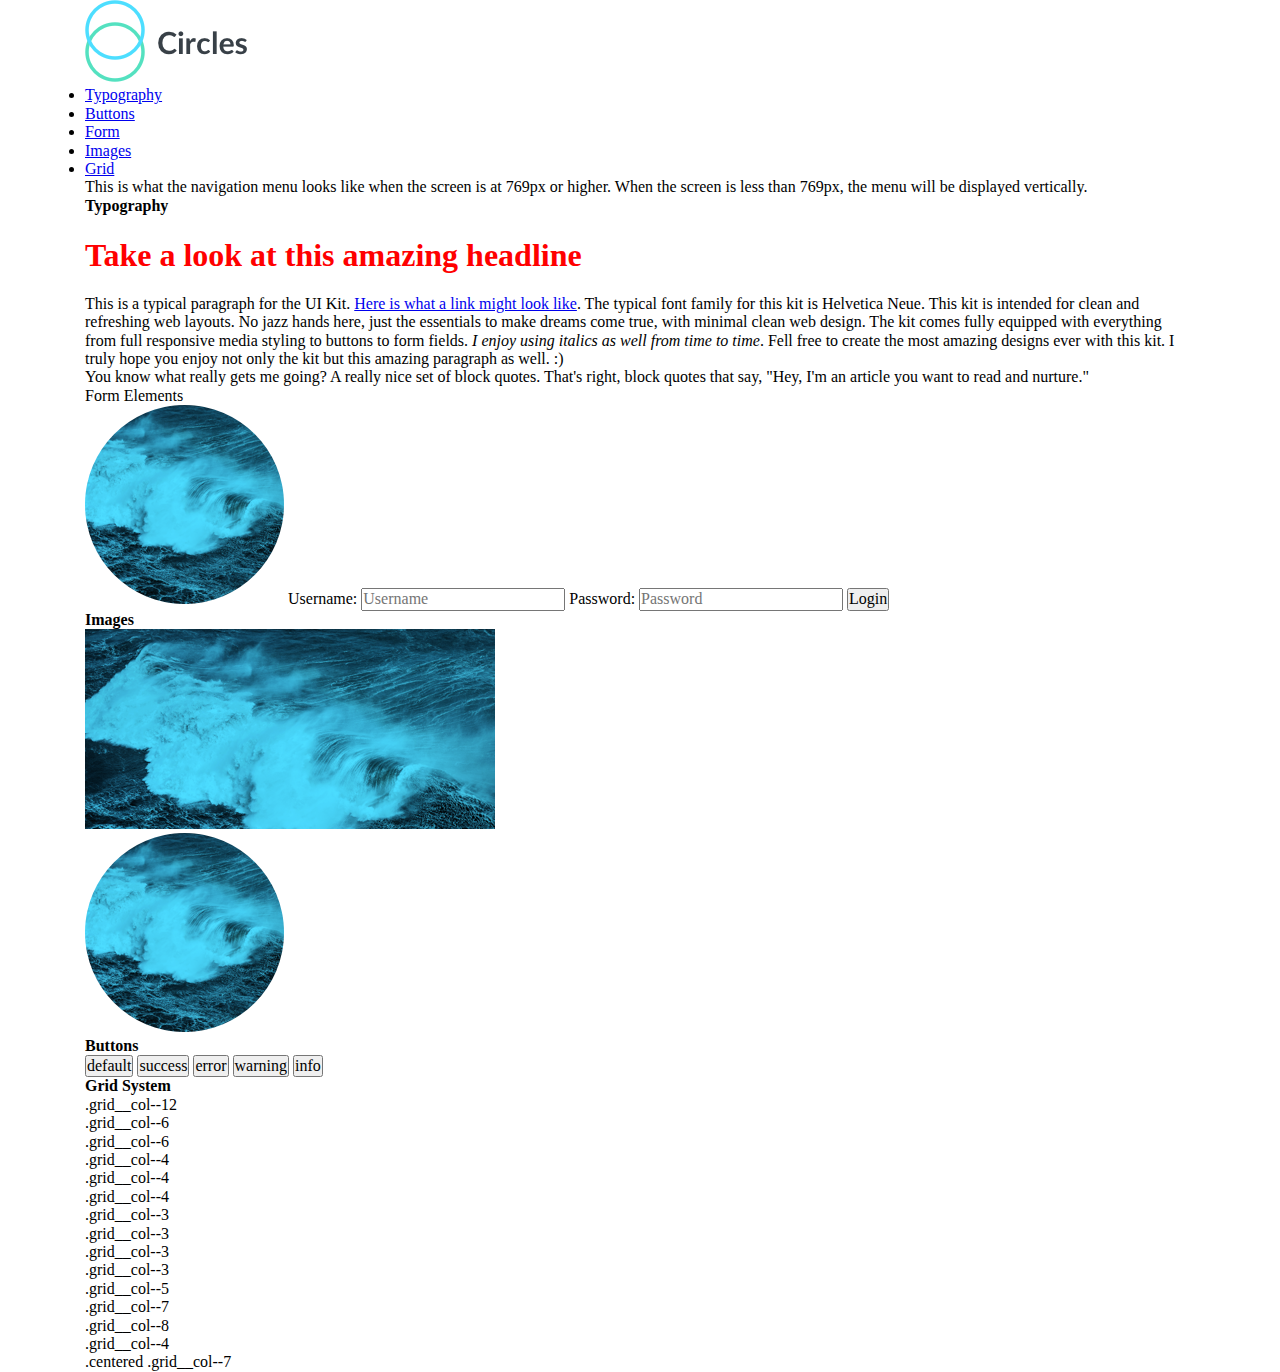
==== index.html @ 60c440e5 "added my starting files and project starting files" ====
<!doctype html>
<html lang="en">

<head>
  <meta charset="utf-8">
  <title>Circles UI Kit</title>
  <meta name="viewport" content="width=device-width, initial-scale=1">
  <link rel="stylesheet" type="text/css" href="styles/normalize.css">
  <link rel="stylesheet" type="text/css" href="styles/my_reset.css">
  <link rel="stylesheet" href="styles/output_css.css">
</head>
<!-- 
    List of classes used

    Grid:
    .container
    .grid__row
    .grid__col--2
    .grid__col--3
    .grid__col--4
    .grid__col--5
    .grid__col--6
    .grid__col--7
    .grid__col--8
    .grid__col--9
    .grid__col--10
    .grid__col--11
    .grid__col--12
    .centered
    .theme__colors

    Typography:
    .container
    .link
    .blockquote
    .headline--primary
    .headline--secondary

    Image:
    .img--logo
    .img--frame
    .img--avatar

    Navigation:
    .nav__item

    Buttons:
    .btn--default
    .btn--success
    .btn--error
    .btn--warning
    .btn--info
    .theme__colors

    Forms:
    .form
    .form__label--hidden
    .form__input

  -->

<body class="container">
  <div class="grid__row">
    <div class="grid__col--3">
      <a class="link" href="/">
          <img class="img--logo" alt="circles logo" src="images/logo.png">
        </a>
    </div>
    <div class="grid__col--9">
      <nav role="navigation">
        <ul class="nav">
          <li class="nav__item"><a href="#type">Typography</a></li>
          <li class="nav__item"><a href="#buttons">Buttons</a></li>
          <li class="nav__item"><a href="#forms">Form</a></li>
          <li class="nav__item"><a href="#images">Images</a></li>
          <li class="nav__item"><a href="#grid">Grid</a></li>
        </ul>
      </nav>
    </div>
  </div>

  <div class="grid__row">
    <div class="grid__col--12">
      <div class="card">
        <p>This is what the navigation menu looks like when the screen is at 769px or higher. When the screen is less than 769px, the menu will be displayed vertically.</p>
      </div>
    </div>
  </div>

  <div class="grid__row">
    <div class="grid__col--8">
      <div class="card">
        <h4 id="type" class="headline--secondary">Typography</h4>
        <h1 class="headline--primary">Take a look at this amazing headline</h1>
        <p>This is a typical paragraph for the UI Kit. <a href="#" class="link">Here is what a link might look like</a>. The
          typical font family for this kit is Helvetica Neue. This kit is intended for clean and refreshing web layouts.
          No jazz hands here, just the essentials to make dreams come true, with minimal clean web design. The kit comes
          fully equipped with everything from full responsive media styling to buttons to form fields. <em>I enjoy using italics as well from time to time</em>.
          Fell free to create the most amazing designs ever with this kit. I truly hope you enjoy not only the kit but this
          amazing paragraph as well. :)</p>
        <blockquote class="blockquote">You know what really gets me going? A really nice set of block quotes. That's right, block quotes that say, "Hey,
          I'm an article you want to read and nurture."</blockquote>
      </div>
    </div>
    <div class="grid__col--4">
      <form class="form">
        <legend id="forms" class="headline--secondary">Form Elements</legend>
        <img class="img--avatar" src="images/avatar.png" alt="Avatar">
        <label class="form__label--hidden" for="username">Username:</label>
        <input class="form__input" type="text" id="username" placeholder="Username">
        <label class="form__label--hidden" for="password">Password:</label>
        <input class="form__input" type="password" id="password" placeholder="Password">
        <button class="btn--default theme__colors" type="submit" value="Login">Login</button>
      </form>
    </div>
  </div>

  <h4 id="images" class="headline--secondary">Images</h4>

  <div class="grid__row">
    <div class="grid__col--6">
      <img class="img--frame" src="images/image.png" alt="sample image">
    </div>
    <div class="grid__col--6">
      <img class="img--avatar" src="images/avatar.png" alt="Avatar">
    </div>
  </div>

  <h4 id="buttons" class="headline--secondary">Buttons</h4>

  <div class="grid__row">
    <div class="grid__col--12">
      <button class="btn--default theme__colors">default</button>
      <button class="btn--success theme__colors">success</button>
      <button class="btn--error theme__colors">error</button>
      <button class="btn--warning theme__colors">warning</button>
      <button class="btn--info theme__colors">info</button>
    </div>
  </div>

  <h4 id="grid" class="headline--secondary">Grid System</h4>

  <div class="grid__row">
    <div class="grid__col--12 theme__colors">.grid__col--12</div>
  </div>
  <div class="grid__row">
    <div class="grid__col--6 theme__colors">.grid__col--6</div>
    <div class="grid__col--6 theme__colors">.grid__col--6</div>
  </div>
  <div class="grid__row">
    <div class="grid__col--4 theme__colors">.grid__col--4</div>
    <div class="grid__col--4 theme__colors">.grid__col--4</div>
    <div class="grid__col--4 theme__colors">.grid__col--4</div>
  </div>
  <div class="grid__row">
    <div class="grid__col--3 theme__colors">.grid__col--3</div>
    <div class="grid__col--3 theme__colors">.grid__col--3</div>
    <div class="grid__col--3 theme__colors">.grid__col--3</div>
    <div class="grid__col--3 theme__colors">.grid__col--3</div>
  </div>
  <div class="grid__row">
    <div class="grid__col--5 theme__colors">.grid__col--5</div>
    <div class="grid__col--7 theme__colors">.grid__col--7</div>
  </div>
  <div class="grid__row">
    <div class="grid__col--8 theme__colors">.grid__col--8</div>
    <div class="grid__col--4 theme__colors">.grid__col--4</div>
  </div>
  <div class="grid__row">
    <div class="grid__col--7 theme__colors centered">.centered .grid__col--7</div>
  </div>

</body>

</html>
---- styles/output_css.css ----
h1 {
  color: red;
}

/*# sourceMappingURL=output_css.css.map */
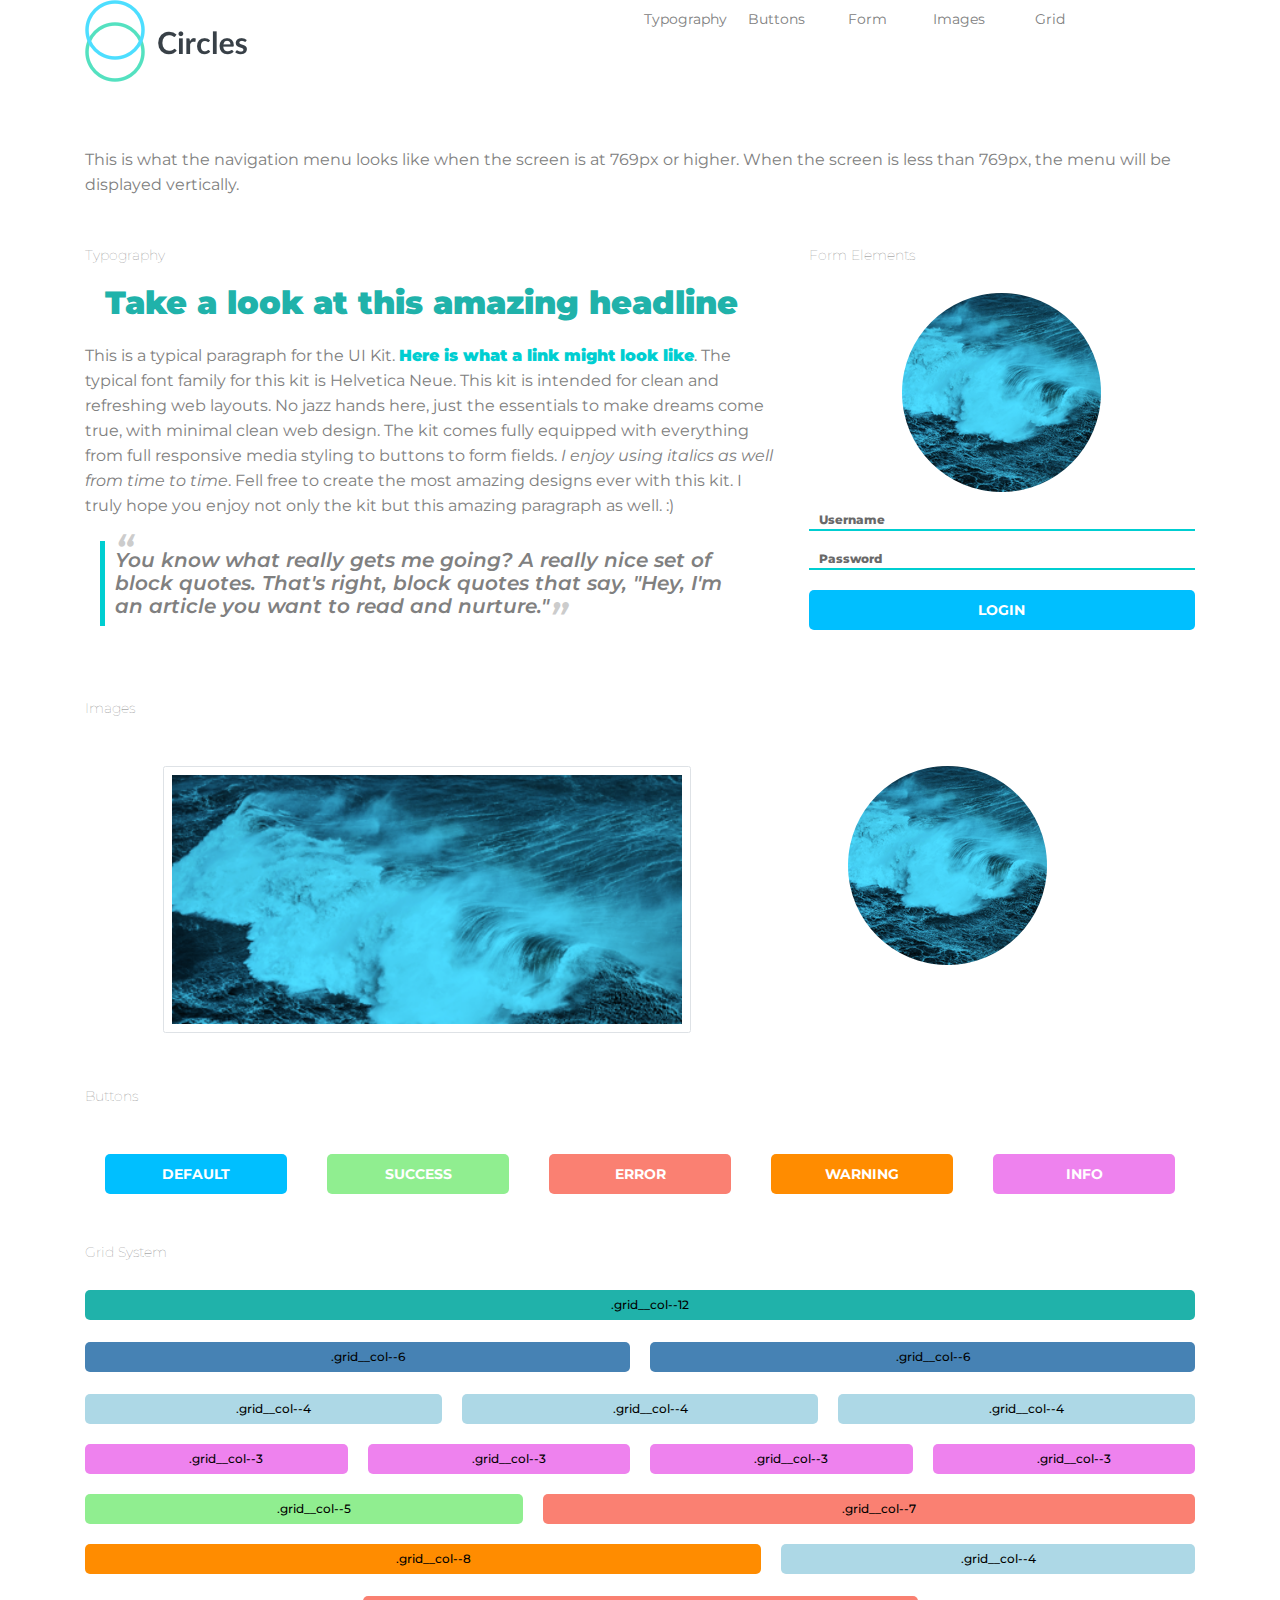
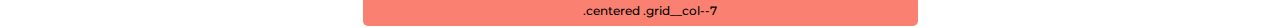
==== commit a7f4bbe8: "message" ====
--- a/index.html
+++ b/index.html
@@ -5,9 +5,13 @@
   <meta charset="utf-8">
   <title>Circles UI Kit</title>
   <meta name="viewport" content="width=device-width, initial-scale=1">
-  <link rel="stylesheet" type="text/css" href="styles/normalize.css">
-  <link rel="stylesheet" type="text/css" href="styles/my_reset.css">
+  <link rel="stylesheet" type="text/css" href="styles/scss/base/normalize.css">
+  <link rel="stylesheet" type="text/css" href="styles/scss/base/my_reset.css">
   <link rel="stylesheet" href="styles/output_css.css">
+
+  
+  <link href="https://fonts.googleapis.com/css?family=Montserrat" rel="stylesheet">
+
 </head>
 <!-- 
     List of classes used
--- a/styles/output_css.css
+++ b/styles/output_css.css
@@ -1,5 +1,464 @@
-h1 {
-  color: red;
+li {
+  list-style: none;
 }
 
+* {
+  font-family: "Montserrat", sans-serif;
+}
+
+@media (min-width: 548px) {
+  .nav {
+    display: flex;
+    flex-direction: column;
+    align-items: center;
+    font-size: 1.4rem;
+  }
+  .nav a {
+    flex: 1;
+    text-decoration: none;
+    transition: color 0.2s ease-out;
+    color: grey;
+    width: 100%;
+    display: inline-block;
+  }
+  .nav a:hover {
+    color: white;
+  }
+  .nav li {
+    width: 100%;
+    line-height: 3.8rem;
+    text-align: center;
+    border-radius: 0.5rem;
+    transition: background-color 0.2s ease-out;
+  }
+  .nav li:hover {
+    background-color: lightseagreen;
+  }
+
+  .card:nth-of-type(1) > p:first-child {
+    margin: 10rem 0;
+  }
+
+  .link {
+    display: flex;
+    justify-content: center;
+    margin-bottom: 1.5rem;
+  }
+
+  p {
+    margin: 5rem 0;
+    color: grey;
+    line-height: 2.5rem;
+  }
+  p .link {
+    display: inline;
+    color: darkturquoise;
+    text-decoration: none;
+    font-weight: 900;
+  }
+
+  .headline--primary {
+    margin-left: 2rem;
+    color: lightseagreen;
+    font-weight: 900;
+  }
+
+  .headline--secondary {
+    font-weight: 100;
+    font-size: 1.4rem;
+    width: 100%;
+    text-align: left;
+    color: grey;
+  }
+  .headline--secondary:nth-of-type(2) {
+    margin: 3rem 0;
+  }
+  .headline--secondary:nth-of-type(3) {
+    margin: 3rem 0;
+  }
+
+  .blockquote {
+    border-left: darkturquoise solid 0.5rem;
+    margin: 6rem 1.5rem;
+    padding: 0.8rem 1rem;
+    font-style: italic;
+    font-weight: 600;
+    color: grey;
+  }
+
+  .blockquote:before {
+    content: open-quote;
+    color: #ccc;
+    font-size: 4rem;
+    line-height: 0.1rem;
+    position: absolute;
+  }
+
+  .blockquote:after {
+    content: close-quote;
+    color: #ccc;
+    font-size: 4rem;
+    position: absolute;
+  }
+
+  .form {
+    display: flex;
+    flex-direction: column;
+    align-items: center;
+  }
+  .form:last-child {
+    margin-bottom: 5rem;
+  }
+
+  .btn--default,
+.btn--success,
+.btn--error,
+.btn--warning,
+.btn--info {
+    width: 100%;
+    background-color: deepskyblue;
+    border-radius: 0.5rem;
+    border: none;
+    line-height: 4rem;
+    margin-top: 1.5rem;
+    text-transform: uppercase;
+    color: white;
+    font-weight: 700;
+    font-size: 1.4rem;
+  }
+
+  .btn--success {
+    background-color: lightgreen;
+  }
+
+  .btn--error {
+    background-color: salmon;
+  }
+
+  .btn--warning {
+    background-color: darkorange;
+  }
+
+  .btn--info {
+    background-color: violet;
+    margin-bottom: 3rem;
+  }
+
+  .form__input {
+    border: none;
+    border-bottom: 0.2rem solid darkturquoise;
+    width: 100%;
+  }
+  .form__input::placeholder {
+    color: dimgrey;
+    font-size: 1.2rem;
+    padding-left: 1rem;
+    font-weight: 800;
+  }
+
+  .form__label--hidden {
+    visibility: hidden;
+  }
+
+  .img--frame {
+    padding: 0.8rem;
+    background-color: #fff;
+    border: 1px solid #dee2e6;
+    border-radius: 0.25rem;
+    margin: 5rem;
+    margin-bottom: 2.5rem;
+    width: 100%;
+  }
+
+  .grid__col--6 {
+    display: flex;
+    flex-direction: column;
+    align-items: center;
+  }
+
+  .grid__row:nth-of-type(6) {
+    width: 100%;
+    background-color: lightseagreen;
+    line-height: 3rem;
+    border-radius: 0.5rem;
+    margin: 0 0 2rem;
+    padding-left: 2rem;
+    font-weight: 500;
+    font-color: grey;
+    font-size: 1.2rem;
+  }
+
+  .grid__row:nth-of-type(7) > .grid__col--6 {
+    background-color: steelblue;
+    display: inline-block;
+    width: 100%;
+    border-radius: 0.5rem;
+    margin: 0.2rem 0;
+    line-height: 3rem;
+    padding-left: 2rem;
+    font-weight: 500;
+    font-color: grey;
+    font-size: 1.2rem;
+  }
+
+  .grid__row:nth-of-type(8) > .grid__col--4 {
+    background-color: lightblue;
+    display: inline-block;
+    width: 100%;
+    border-radius: 0.5rem;
+    margin: 0.2rem 0;
+    line-height: 3rem;
+    padding-left: 2rem;
+    font-weight: 500;
+    font-color: grey;
+    font-size: 1.2rem;
+  }
+
+  .grid__row:nth-of-type(8) > .grid__col--4:nth-of-type(1) {
+    margin-top: 2rem;
+  }
+
+  .grid__row:nth-of-type(9) > .grid__col--3 {
+    background-color: violet;
+    display: inline-block;
+    width: 100%;
+    border-radius: 0.5rem;
+    margin: 0.2rem 0;
+    line-height: 3rem;
+    padding-left: 2rem;
+    font-weight: 500;
+    font-color: grey;
+    font-size: 1.2rem;
+  }
+
+  .grid__row:nth-of-type(9) > .grid__col--3:nth-of-type(1) {
+    margin-top: 2rem;
+  }
+
+  .grid__row:nth-of-type(10) > .grid__col--5 {
+    background-color: lightgreen;
+    display: inline-block;
+    width: 100%;
+    border-radius: 0.5rem;
+    margin: 0.2rem 0;
+    line-height: 3rem;
+    padding-left: 2rem;
+    font-weight: 500;
+    font-color: grey;
+    font-size: 1.2rem;
+    margin-top: 2rem;
+  }
+
+  .grid__row:nth-of-type(10) > .grid__col--7 {
+    background-color: salmon;
+    display: inline-block;
+    width: 100%;
+    border-radius: 0.5rem;
+    margin: 0.2rem 0;
+    line-height: 3rem;
+    padding-left: 2rem;
+    font-weight: 500;
+    font-color: grey;
+    font-size: 1.2rem;
+    margin-bottom: 2rem;
+  }
+
+  .grid__row:nth-of-type(11) > .grid__col--8 {
+    background-color: darkorange;
+    display: inline-block;
+    width: 100%;
+    border-radius: 0.5rem;
+    margin: 0.2rem 0;
+    line-height: 3rem;
+    padding-left: 2rem;
+    font-weight: 500;
+    font-color: grey;
+    font-size: 1.2rem;
+  }
+
+  .grid__row:nth-of-type(11) > .grid__col--4 {
+    background-color: lightblue;
+    display: inline-block;
+    width: 100%;
+    border-radius: 0.5rem;
+    margin: 0.2rem 0;
+    line-height: 3rem;
+    padding-left: 2rem;
+    font-weight: 500;
+    font-color: grey;
+    font-size: 1.2rem;
+  }
+
+  .grid__row:nth-of-type(12) > .grid__col--7 {
+    background-color: salmon;
+    display: inline-block;
+    width: 100%;
+    border-radius: 0.5rem;
+    margin: 0.2rem 0;
+    line-height: 3rem;
+    padding-left: 2rem;
+    font-weight: 500;
+    font-color: grey;
+    font-size: 1.2rem;
+    margin-top: 2rem;
+  }
+}
+@media (min-width: 1280px) {
+  .nav {
+    flex-direction: row;
+    flex: 1;
+  }
+
+  .grid__row {
+    width: 100%;
+    display: flex;
+    justify-content: space-around;
+  }
+
+  .grid__col--3 {
+    flex: 1;
+  }
+
+  .grid__col--9 {
+    flex: 1;
+  }
+
+  .img--logo {
+    float: left;
+  }
+
+  .link {
+    display: flex;
+    justify-content: flex-start;
+  }
+
+  .grid__col--4 {
+    flex: 3;
+  }
+
+  .grid__col--12 {
+    display: flex;
+    width: 100%;
+    flex: 1;
+  }
+
+  .btn--default,
+.btn--success,
+.btn--error,
+.btn--warning,
+.btn--info {
+    margin: 2rem;
+  }
+
+  .nav {
+    padding-right: 10rem;
+  }
+
+  .grid__col--8 {
+    flex: 5;
+  }
+
+  .blockquote {
+    font-size: 2rem;
+    margin-top: 2.3rem;
+  }
+
+  p {
+    margin-top: 0.3rem;
+    margin-bottom: 0;
+  }
+
+  .grid__col--6 > .img--avatar {
+    margin-top: 5rem;
+    margin-right: 7rem;
+  }
+
+  .form > .img--avatar {
+    margin-top: 3rem;
+  }
+
+  .card:nth-of-type(1) > p:first-child {
+    margin: 5rem 0;
+  }
+
+  .img--frame {
+    margin-top: 3.4;
+  }
+
+  .form {
+    margin-left: 3rem;
+  }
+
+  .grid__row:nth-of-type(8) > .grid__col--4 {
+    margin: 2rem 0;
+    text-align: center;
+  }
+
+  .grid__row:nth-of-type(8) > .grid__col--4:nth-of-type(2) {
+    margin: 2rem 2rem;
+  }
+
+  .grid__row:nth-of-type(9) > .grid__col--3 {
+    margin: 0 0;
+    margin-top: 0;
+    text-align: center;
+  }
+
+  .grid__row:nth-of-type(9) > .grid__col--3:nth-of-type(2) {
+    margin: 0 2rem;
+    margin-right: 1rem;
+  }
+
+  .grid__row:nth-of-type(9) > .grid__col--3:nth-of-type(3) {
+    margin: 0 2rem;
+    margin-left: 1rem;
+  }
+
+  .grid__row:nth-of-type(10) > .grid__col--5 {
+    margin-bottom: 0;
+    text-align: center;
+  }
+
+  .grid__row:nth-of-type(10) > .grid__col--7 {
+    margin-top: 2rem;
+    margin-bottom: 0;
+    width: 150%;
+    margin-left: 2rem;
+    text-align: center;
+  }
+
+  .grid__row:nth-of-type(11) > .grid__col--8 {
+    margin-top: 2rem;
+    text-align: center;
+  }
+
+  .grid__row:nth-of-type(11) > .grid__col--4 {
+    margin-top: 2rem;
+    margin-left: 2rem;
+    text-align: center;
+  }
+
+  .grid__row:nth-of-type(12) > .grid__col--7 {
+    width: 50%;
+    text-align: center;
+  }
+
+  .grid__row:nth-of-type(9) > .grid__col--3:nth-of-type(1) {
+    margin-top: 0;
+  }
+
+  .grid__row:nth-of-type(7) > .grid__col--6 {
+    text-align: center;
+  }
+
+  .grid__row:nth-of-type(7) > .grid__col--6:nth-of-type(2) {
+    margin-left: 2rem;
+  }
+
+  .grid__row:nth-of-type(6) > .grid__col--12 {
+    display: flex;
+    justify-content: center;
+  }
+}
+
 /*# sourceMappingURL=output_css.css.map */
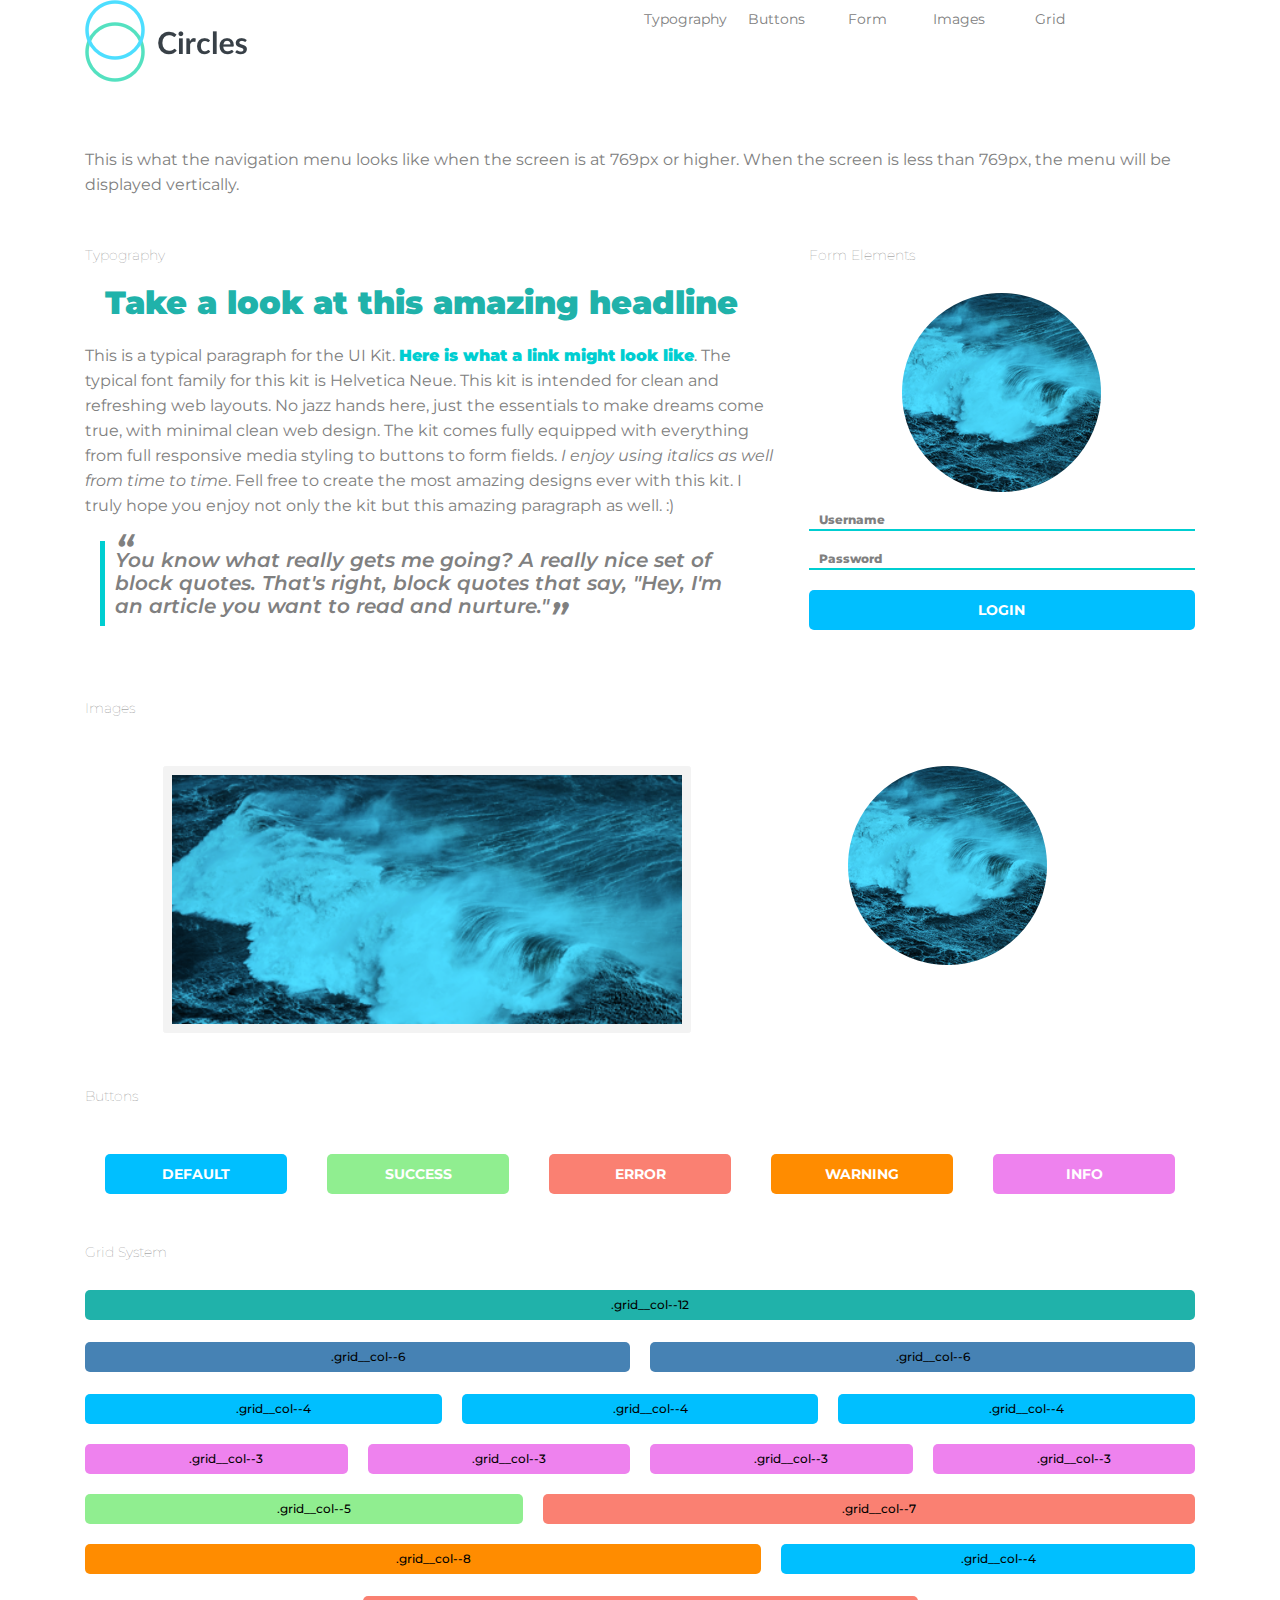
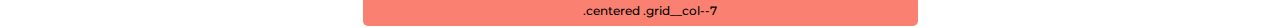
==== commit 3d715128: "updated index and css and sass" ====
--- a/index.html
+++ b/index.html
@@ -7,7 +7,7 @@
   <meta name="viewport" content="width=device-width, initial-scale=1">
   <link rel="stylesheet" type="text/css" href="styles/scss/base/normalize.css">
   <link rel="stylesheet" type="text/css" href="styles/scss/base/my_reset.css">
-  <link rel="stylesheet" href="styles/output_css.css">
+  <link rel="stylesheet" href="styles/css/output_css.css">
 
   
   <link href="https://fonts.googleapis.com/css?family=Montserrat" rel="stylesheet">
--- a/styles/css/output_css.css
+++ b/styles/css/output_css.css
@@ -0,0 +1,465 @@
+li {
+  list-style: none;
+}
+
+* {
+  font-family: "Montserrat", sans-serif;
+}
+
+.btn--default,
+.btn--success,
+.btn--error,
+.btn--warning,
+.btn--info {
+  width: 100%;
+  background-color: deepskyblue;
+  border-radius: 0.5rem;
+  border: none;
+  line-height: 4rem;
+  margin-top: 1.5rem;
+  text-transform: uppercase;
+  color: white;
+  font-weight: 700;
+  font-size: 1.4rem;
+}
+
+.btn--success {
+  background-color: lightgreen;
+}
+
+.btn--error {
+  background-color: salmon;
+}
+
+.btn--warning {
+  background-color: darkorange;
+}
+
+.btn--info {
+  background-color: violet;
+  margin-bottom: 3rem;
+}
+
+.form__label--hidden {
+  visibility: hidden;
+}
+
+.form {
+  display: flex;
+  flex-direction: column;
+  align-items: center;
+}
+.form:last-child {
+  margin-bottom: 5rem;
+}
+
+.form__input {
+  border: none;
+  border-bottom: 0.2rem solid darkturquoise;
+  width: 100%;
+}
+.form__input::placeholder {
+  color: grey;
+  font-size: 1.2rem;
+  padding-left: 1rem;
+  font-weight: 800;
+}
+
+.blockquote {
+  border-left: darkturquoise solid 0.5rem;
+  margin: 6rem 1.5rem;
+  padding: 0.8rem 1rem;
+  font-style: italic;
+  font-weight: 600;
+  color: grey;
+}
+
+.blockquote:before {
+  content: open-quote;
+  color: grey;
+  font-size: 4rem;
+  line-height: 0.1rem;
+  position: absolute;
+}
+
+.blockquote:after {
+  content: close-quote;
+  color: grey;
+  font-size: 4rem;
+  position: absolute;
+}
+
+.headline--primary {
+  margin-left: 2rem;
+  color: lightseagreen;
+  font-weight: 900;
+}
+
+.headline--secondary {
+  font-weight: 100;
+  font-size: 1.4rem;
+  width: 100%;
+  text-align: left;
+  color: grey;
+}
+
+.img--frame {
+  padding: 0.8rem;
+  background-color: #f3f3f3;
+  border: 1px solid #f3f3f3;
+  border-radius: 0.25rem;
+  margin: 5rem;
+  margin-bottom: 2.5rem;
+  width: 100%;
+}
+
+.link {
+  display: flex;
+  justify-content: center;
+  margin-bottom: 1.5rem;
+}
+
+.grid__col--6 {
+  display: flex;
+  flex-direction: column;
+  align-items: center;
+}
+
+.grid__row:nth-of-type(6) {
+  width: 100%;
+  background-color: lightseagreen;
+  line-height: 3rem;
+  border-radius: 0.5rem;
+  margin: 0 0 2rem;
+  padding-left: 2rem;
+  font-weight: 500;
+  font-color: grey;
+  font-size: 1.2rem;
+}
+
+.nav {
+  display: flex;
+  flex-direction: column;
+  align-items: center;
+  font-size: 1.4rem;
+}
+.nav a {
+  flex: 1;
+  text-decoration: none;
+  transition: color 0.2s ease-out;
+  color: grey;
+  width: 100%;
+  display: inline-block;
+}
+.nav a:hover {
+  color: white;
+}
+.nav li {
+  width: 100%;
+  line-height: 3.8rem;
+  text-align: center;
+  border-radius: 0.5rem;
+  transition: background-color 0.2s ease-out;
+}
+.nav li:hover {
+  background-color: lightseagreen;
+}
+
+@media (min-width: 548px) {
+  .card:nth-of-type(1) > p:first-child {
+    margin: 10rem 0;
+  }
+
+  .link {
+    justify-content: center;
+  }
+
+  p {
+    margin: 5rem 0;
+    color: grey;
+    line-height: 2.5rem;
+  }
+  p .link {
+    display: inline;
+    color: darkturquoise;
+    text-decoration: none;
+    font-weight: 900;
+  }
+
+  .headline--secondary:nth-of-type(2) {
+    margin: 3rem 0;
+  }
+  .headline--secondary:nth-of-type(3) {
+    margin: 3rem 0;
+  }
+
+  .grid__row:nth-of-type(7) > .grid__col--6 {
+    background-color: steelblue;
+    display: inline-block;
+    width: 100%;
+    border-radius: 0.5rem;
+    margin: 0.2rem 0;
+    line-height: 3rem;
+    padding-left: 2rem;
+    font-weight: 500;
+    font-color: grey;
+    font-size: 1.2rem;
+  }
+
+  .grid__row:nth-of-type(8) > .grid__col--4 {
+    background-color: deepskyblue;
+    display: inline-block;
+    width: 100%;
+    border-radius: 0.5rem;
+    margin: 0.2rem 0;
+    line-height: 3rem;
+    padding-left: 2rem;
+    font-weight: 500;
+    font-color: grey;
+    font-size: 1.2rem;
+  }
+
+  .grid__row:nth-of-type(8) > .grid__col--4:nth-of-type(1) {
+    margin-top: 2rem;
+  }
+
+  .grid__row:nth-of-type(9) > .grid__col--3 {
+    background-color: violet;
+    display: inline-block;
+    width: 100%;
+    border-radius: 0.5rem;
+    margin: 0.2rem 0;
+    line-height: 3rem;
+    padding-left: 2rem;
+    font-weight: 500;
+    font-color: grey;
+    font-size: 1.2rem;
+  }
+
+  .grid__row:nth-of-type(9) > .grid__col--3:nth-of-type(1) {
+    margin-top: 2rem;
+  }
+
+  .grid__row:nth-of-type(10) > .grid__col--5 {
+    background-color: lightgreen;
+    display: inline-block;
+    width: 100%;
+    border-radius: 0.5rem;
+    margin: 0.2rem 0;
+    line-height: 3rem;
+    padding-left: 2rem;
+    font-weight: 500;
+    font-color: grey;
+    font-size: 1.2rem;
+    margin-top: 2rem;
+  }
+
+  .grid__row:nth-of-type(10) > .grid__col--7 {
+    background-color: salmon;
+    display: inline-block;
+    width: 100%;
+    border-radius: 0.5rem;
+    margin: 0.2rem 0;
+    line-height: 3rem;
+    padding-left: 2rem;
+    font-weight: 500;
+    font-color: grey;
+    font-size: 1.2rem;
+    margin-bottom: 2rem;
+  }
+
+  .grid__row:nth-of-type(11) > .grid__col--8 {
+    background-color: darkorange;
+    display: inline-block;
+    width: 100%;
+    border-radius: 0.5rem;
+    margin: 0.2rem 0;
+    line-height: 3rem;
+    padding-left: 2rem;
+    font-weight: 500;
+    font-color: grey;
+    font-size: 1.2rem;
+  }
+
+  .grid__row:nth-of-type(11) > .grid__col--4 {
+    background-color: deepskyblue;
+    display: inline-block;
+    width: 100%;
+    border-radius: 0.5rem;
+    margin: 0.2rem 0;
+    line-height: 3rem;
+    padding-left: 2rem;
+    font-weight: 500;
+    font-color: grey;
+    font-size: 1.2rem;
+  }
+
+  .grid__row:nth-of-type(12) > .grid__col--7 {
+    background-color: salmon;
+    display: inline-block;
+    width: 100%;
+    border-radius: 0.5rem;
+    margin: 0.2rem 0;
+    line-height: 3rem;
+    padding-left: 2rem;
+    font-weight: 500;
+    font-color: grey;
+    font-size: 1.2rem;
+    margin-top: 2rem;
+  }
+}
+@media (min-width: 1280px) {
+  .nav {
+    flex-direction: row;
+    flex: 1;
+    padding-right: 10rem;
+  }
+
+  .grid__row {
+    width: 100%;
+    display: flex;
+    justify-content: space-around;
+  }
+
+  .grid__col--3 {
+    flex: 1;
+  }
+
+  .grid__col--9 {
+    flex: 1;
+  }
+
+  .img--logo {
+    float: left;
+  }
+
+  .link {
+    justify-content: flex-start;
+  }
+
+  .grid__col--4 {
+    flex: 3;
+  }
+
+  .grid__col--12 {
+    display: flex;
+    width: 100%;
+    flex: 1;
+  }
+
+  .btn--default,
+.btn--success,
+.btn--error,
+.btn--warning,
+.btn--info {
+    margin: 2rem;
+  }
+
+  .grid__col--8 {
+    flex: 5;
+  }
+
+  .blockquote {
+    font-size: 2rem;
+    margin-top: 2.3rem;
+  }
+
+  p {
+    margin-top: 0.3rem;
+    margin-bottom: 0;
+  }
+
+  .grid__col--6 > .img--avatar {
+    margin-top: 5rem;
+    margin-right: 7rem;
+  }
+
+  .form > .img--avatar {
+    margin-top: 3rem;
+  }
+
+  .card:nth-of-type(1) > p:first-child {
+    margin: 5rem 0;
+  }
+
+  .img--frame {
+    margin-top: 3.4;
+  }
+
+  .form {
+    margin-left: 3rem;
+  }
+
+  .grid__row:nth-of-type(8) > .grid__col--4 {
+    margin: 2rem 0;
+    text-align: center;
+  }
+
+  .grid__row:nth-of-type(8) > .grid__col--4:nth-of-type(2) {
+    margin: 2rem 2rem;
+  }
+
+  .grid__row:nth-of-type(9) > .grid__col--3 {
+    margin: 0 0;
+    margin-top: 0;
+    text-align: center;
+  }
+
+  .grid__row:nth-of-type(9) > .grid__col--3:nth-of-type(2) {
+    margin: 0 2rem;
+    margin-right: 1rem;
+  }
+
+  .grid__row:nth-of-type(9) > .grid__col--3:nth-of-type(3) {
+    margin: 0 2rem;
+    margin-left: 1rem;
+  }
+
+  .grid__row:nth-of-type(10) > .grid__col--5 {
+    margin-bottom: 0;
+    text-align: center;
+  }
+
+  .grid__row:nth-of-type(10) > .grid__col--7 {
+    margin-top: 2rem;
+    margin-bottom: 0;
+    width: 150%;
+    margin-left: 2rem;
+    text-align: center;
+  }
+
+  .grid__row:nth-of-type(11) > .grid__col--8 {
+    margin-top: 2rem;
+    text-align: center;
+  }
+
+  .grid__row:nth-of-type(11) > .grid__col--4 {
+    margin-top: 2rem;
+    margin-left: 2rem;
+    text-align: center;
+  }
+
+  .grid__row:nth-of-type(12) > .grid__col--7 {
+    width: 50%;
+    text-align: center;
+  }
+
+  .grid__row:nth-of-type(9) > .grid__col--3:nth-of-type(1) {
+    margin-top: 0;
+  }
+
+  .grid__row:nth-of-type(7) > .grid__col--6 {
+    text-align: center;
+  }
+
+  .grid__row:nth-of-type(7) > .grid__col--6:nth-of-type(2) {
+    margin-left: 2rem;
+  }
+
+  .grid__row:nth-of-type(6) > .grid__col--12 {
+    display: flex;
+    justify-content: center;
+  }
+}
+
+/*# sourceMappingURL=output_css.css.map */
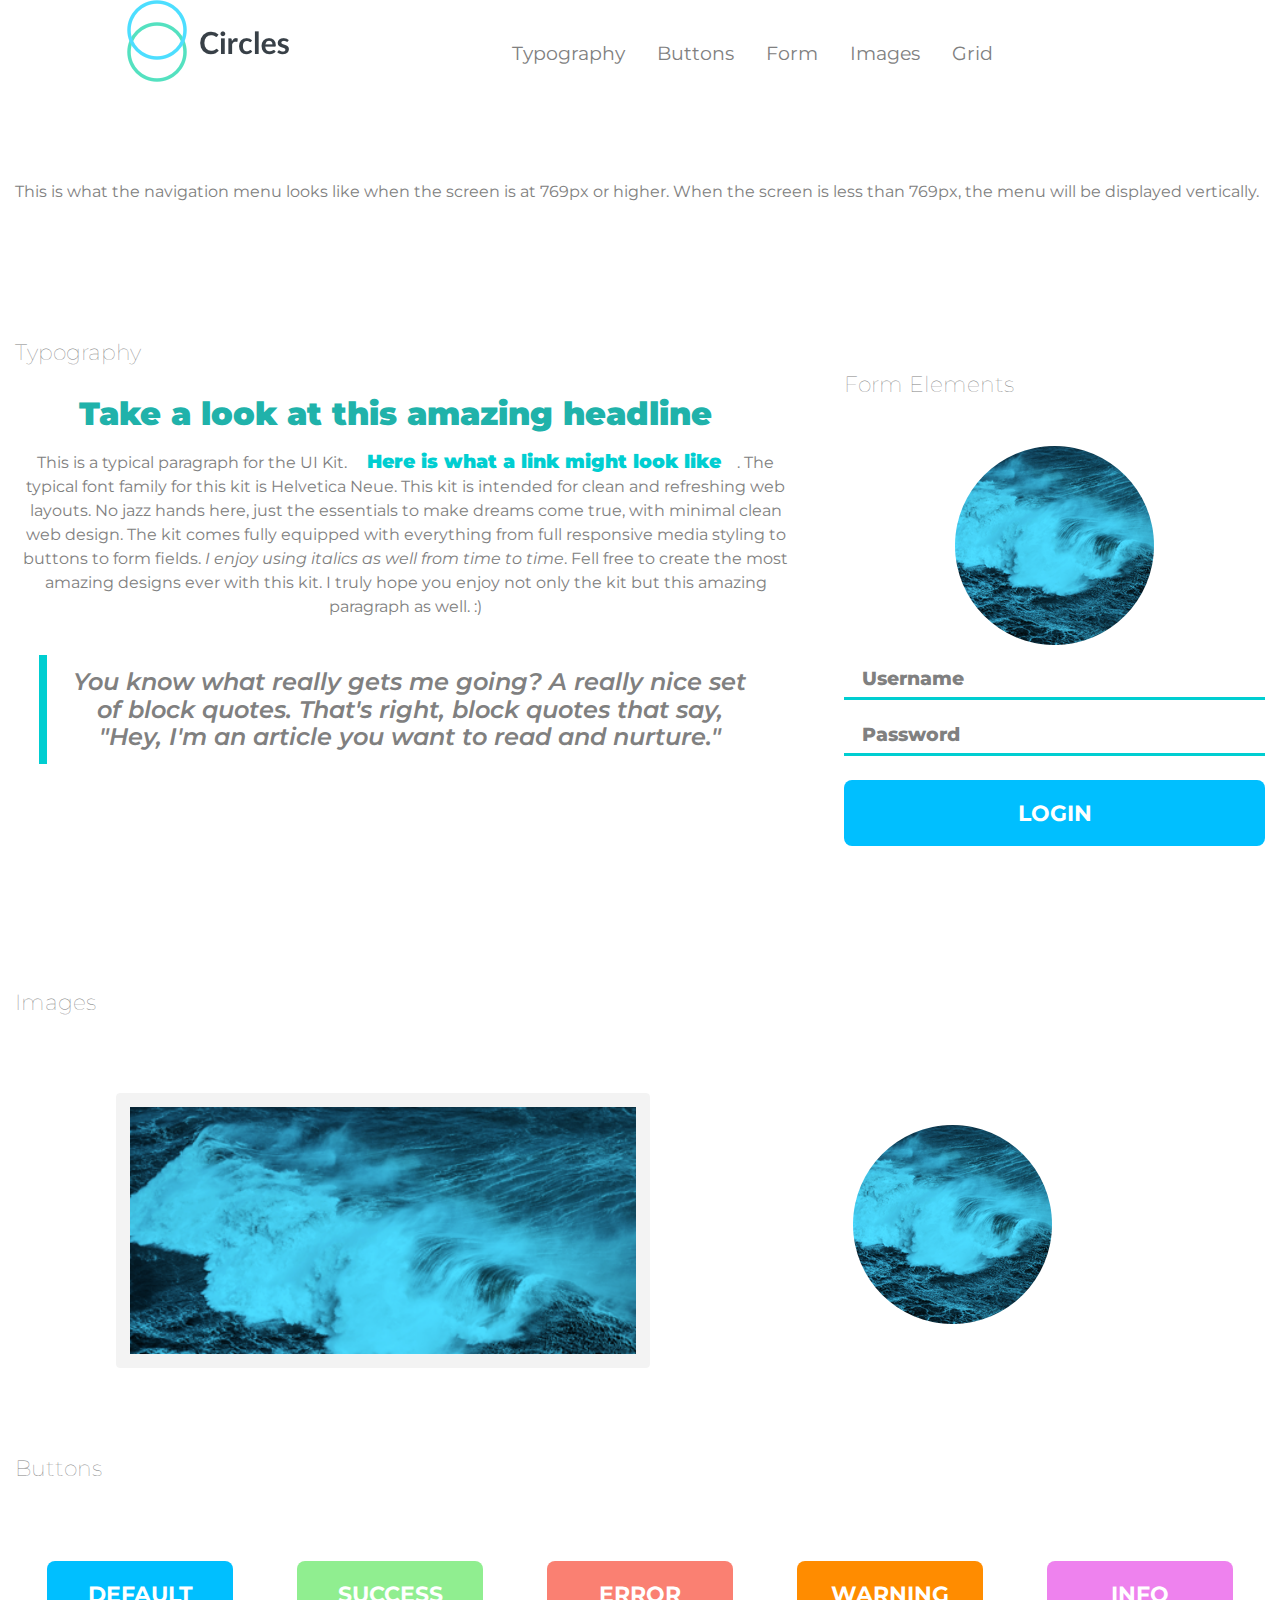
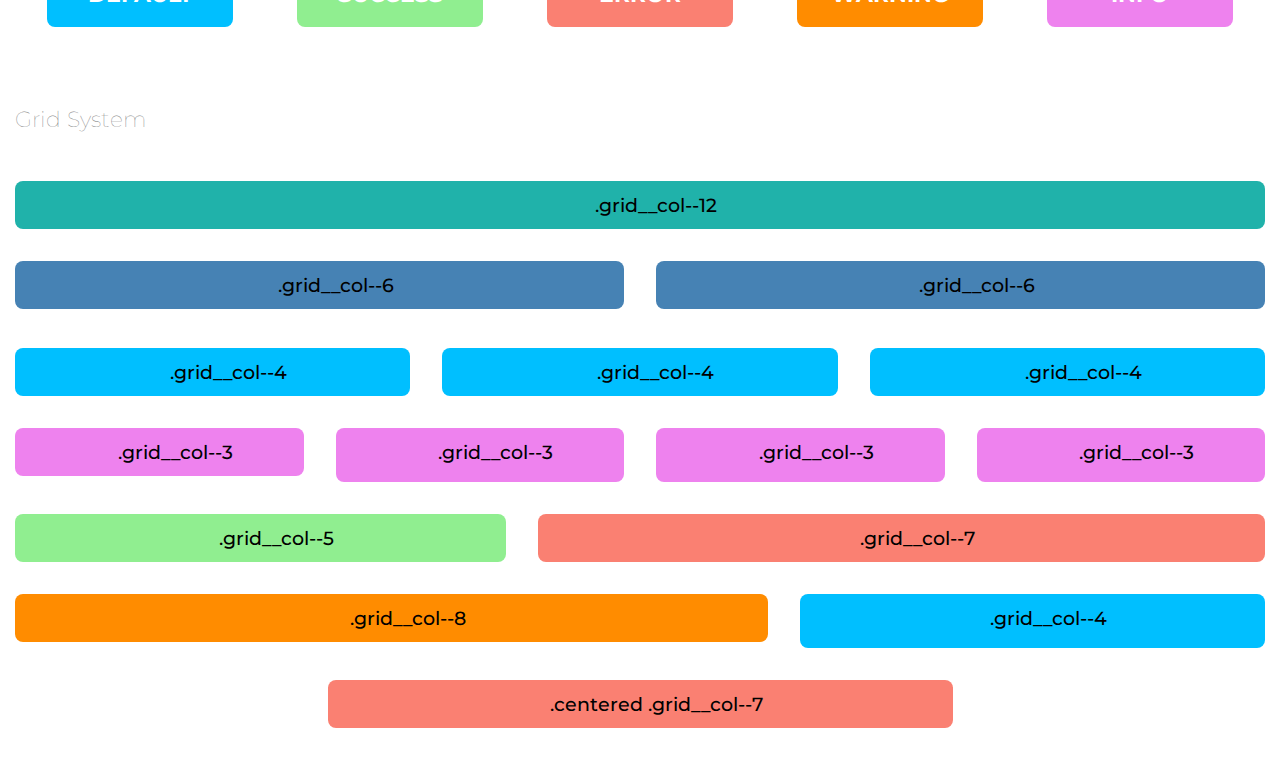
==== commit 4010a2ce: "final changes and partials" ====
--- a/index.html
+++ b/index.html
@@ -6,10 +6,8 @@
   <title>Circles UI Kit</title>
   <meta name="viewport" content="width=device-width, initial-scale=1">
   <link rel="stylesheet" type="text/css" href="styles/scss/base/normalize.css">
-  <link rel="stylesheet" type="text/css" href="styles/scss/base/my_reset.css">
-  <link rel="stylesheet" href="styles/css/output_css.css">
+  <link rel="stylesheet" href="styles/css/sass project 4.css">
 
-  
   <link href="https://fonts.googleapis.com/css?family=Montserrat" rel="stylesheet">
 
 </head>
--- a/styles/css/sass project 4.css
+++ b/styles/css/sass project 4.css
@@ -0,0 +1,487 @@
+.blockquote:after, .blockquote:before {
+  content: quote;
+  color: grey;
+  position: absolute;
+}
+
+.btn--default,
+.btn--success,
+.btn--error,
+.btn--warning,
+.btn--info {
+  width: 100%;
+  background-color: deepskyblue;
+  border-radius: 0.5rem;
+  border: none;
+  line-height: 4rem;
+  margin-top: 1.5rem;
+  text-transform: uppercase;
+  color: white;
+  font-weight: 700;
+  font-size: 1.4rem;
+}
+
+p .link {
+  display: inline;
+  color: darkturquoise;
+  text-decoration: none;
+  font-weight: 900;
+}
+
+.img--frame {
+  padding: 0.8rem;
+  background-color: #f3f3f3;
+  border: 1px solid #f3f3f3;
+  border-radius: 0.25rem;
+  margin: 3rem;
+  margin-bottom: 2.5rem;
+  width: 100%;
+}
+
+.headline--primary {
+  margin-left: 4rem;
+  color: lightseagreen;
+  font-weight: 900;
+  text-align: left;
+  margin-bottom: 5rem;
+}
+
+.headline--secondary {
+  font-weight: 100;
+  font-size: 1.4rem;
+  width: 100%;
+  text-align: left;
+  color: grey;
+  margin-top: 4rem;
+}
+
+.nav .nav__item {
+  width: 100%;
+  border-radius: 0.5rem;
+  transition: background-color 0.2s ease-out;
+}
+.nav .nav__item:hover {
+  background-color: lightseagreen;
+}
+
+.btn--success {
+  background-color: lightgreen;
+}
+
+.btn--error {
+  background-color: salmon;
+}
+
+.btn--warning {
+  background-color: darkorange;
+}
+
+.btn--info {
+  background-color: violet;
+  margin-bottom: 3rem;
+}
+
+@media (min-width: 1280px) {
+  .grid__col--12 {
+    display: flex;
+    width: 100%;
+    flex: 1;
+  }
+  .grid__col--12 .btn--default,
+.grid__col--12 .btn--success,
+.grid__col--12 .btn--error,
+.grid__col--12 .btn--warning,
+.grid__col--12 .btn--info {
+    margin: 2rem;
+  }
+}
+
+.form__label--hidden {
+  visibility: hidden;
+}
+
+.form {
+  display: flex;
+  flex-direction: column;
+  align-items: center;
+}
+.form:last-child {
+  margin-bottom: 5rem;
+}
+@media (min-width: 1280px) {
+  .form {
+    margin-top: 4rem;
+    margin-left: 3rem;
+  }
+  .form > .img--avatar {
+    margin-top: 3rem;
+  }
+}
+
+.form__input {
+  border: none;
+  border-bottom: 0.2rem solid darkturquoise;
+  width: 100%;
+  line-height: 2rem;
+}
+.form__input::placeholder {
+  color: grey;
+  font-size: 1.2rem;
+  padding-left: 1rem;
+  font-weight: 800;
+}
+
+.grid__col--6 {
+  display: flex;
+  flex-direction: column;
+  align-items: center;
+}
+
+@media (min-width: 1280px) {
+  .grid__col--4 {
+    flex: 3;
+  }
+}
+
+@media (min-width: 1280px) {
+  .grid__row {
+    width: 100%;
+    display: flex;
+    justify-content: space-around;
+  }
+}
+
+.nav {
+  display: flex;
+  flex-direction: column;
+  align-items: center;
+  font-size: 1.4rem;
+  line-height: 3.8rem;
+  text-align: center;
+  padding: 0;
+}
+@media (min-width: 480px) {
+  .nav {
+    margin-bottom: 10rem;
+  }
+}
+@media (min-width: 1280px) {
+  .nav {
+    flex-direction: row;
+    margin-right: 10rem;
+  }
+}
+
+.blockquote {
+  border-left: darkturquoise solid 0.5rem;
+  margin: 3rem 1.5rem;
+  padding: 0.8rem 1rem;
+  font-style: italic;
+  font-weight: 600;
+  color: grey;
+}
+@media (min-width: 480px) {
+  .blockquote {
+    margin-top: 1rem;
+  }
+}
+@media (min-width: 1280px) {
+  .blockquote {
+    font-size: 1.5rem;
+    margin-top: 2.3rem;
+  }
+}
+
+.headline--secondary:nth-of-type(2) {
+  margin: 3rem 0;
+}
+.headline--secondary:nth-of-type(3) {
+  margin: 3rem 0;
+}
+
+.link {
+  display: flex;
+  justify-content: center;
+  margin-bottom: 1.5rem;
+}
+
+@media (min-width: 480px) {
+  p {
+    margin: 5rem 0;
+  }
+}
+
+@media (min-width: 1280px) {
+  .grid__col--8 {
+    flex: 5;
+    margin-top: 2rem;
+    text-align: center;
+  }
+}
+
+.grid__row:nth-of-type(6) {
+  background-color: lightseagreen;
+  display: inline-block;
+  width: 100%;
+  border-radius: 0.5rem;
+  line-height: 3rem;
+  padding-left: 2rem;
+  font-weight: 500;
+  font-color: grey;
+  font-size: 1.2rem;
+  margin: 0 0 2rem;
+}
+
+.grid__row:nth-of-type(7) > .grid__col--6 {
+  display: inline-block;
+  width: 100%;
+  border-radius: 0.5rem;
+  line-height: 3rem;
+  padding-left: 2rem;
+  font-weight: 500;
+  font-color: grey;
+  font-size: 1.2rem;
+  background-color: steelblue;
+  margin-bottom: 0.4rem;
+}
+@media (min-width: 1280px) {
+  .grid__row:nth-of-type(7) > .grid__col--6 {
+    text-align: center;
+  }
+}
+@media (min-width: 1280px) {
+  .grid__row:nth-of-type(7) > .grid__col--6:nth-of-type(2) {
+    margin-left: 2rem;
+  }
+}
+
+.grid__row:nth-of-type(8) > .grid__col--4 {
+  display: inline-block;
+  width: 100%;
+  border-radius: 0.5rem;
+  line-height: 3rem;
+  padding-left: 2rem;
+  font-weight: 500;
+  font-color: grey;
+  font-size: 1.2rem;
+  margin-bottom: 0.4rem;
+  background-color: deepskyblue;
+}
+@media (min-width: 1280px) {
+  .grid__row:nth-of-type(8) > .grid__col--4 {
+    margin: 2rem 0;
+    text-align: center;
+  }
+}
+@media (min-width: 480px) {
+  .grid__row:nth-of-type(8) > .grid__col--4:nth-of-type(1) {
+    margin-top: 2rem;
+  }
+}
+@media (min-width: 1280px) {
+  .grid__row:nth-of-type(8) > .grid__col--4:nth-of-type(2) {
+    margin: 2rem 2rem;
+  }
+}
+@media (min-width: 480px) {
+  .grid__row:nth-of-type(8) > .grid__col--4:nth-of-type(3) {
+    margin-bottom: 2rem;
+  }
+}
+
+.grid__row:nth-of-type(9) > .grid__col--3 {
+  display: inline-block;
+  width: 100%;
+  border-radius: 0.5rem;
+  line-height: 3rem;
+  padding-left: 2rem;
+  font-weight: 500;
+  font-color: grey;
+  font-size: 1.2rem;
+  background-color: violet;
+  margin-bottom: 0.4rem;
+}
+@media (min-width: 1280px) {
+  .grid__row:nth-of-type(9) > .grid__col--3 {
+    text-align: center;
+    margin-bottom: 0;
+  }
+}
+@media (min-width: 1280px) {
+  .grid__row:nth-of-type(9) > .grid__col--3:nth-of-type(2), .grid__row:nth-of-type(9) > .grid__col--3:nth-of-type(3) {
+    margin-right: 2rem;
+  }
+}
+@media (min-width: 480px) {
+  .grid__row:nth-of-type(9) > .grid__col--3:nth-of-type(1) {
+    margin-bottom: 0.4rem;
+  }
+}
+@media (min-width: 1280px) {
+  .grid__row:nth-of-type(9) > .grid__col--3:nth-of-type(1) {
+    margin-top: 0;
+    margin-right: 2rem;
+  }
+}
+
+.grid__row:nth-of-type(10) > .grid__col--5 {
+  display: inline-block;
+  width: 100%;
+  border-radius: 0.5rem;
+  line-height: 3rem;
+  padding-left: 2rem;
+  font-weight: 500;
+  font-color: grey;
+  font-size: 1.2rem;
+  background-color: lightgreen;
+  margin-top: 2rem;
+  margin-bottom: 0.4rem;
+}
+@media (min-width: 1280px) {
+  .grid__row:nth-of-type(10) > .grid__col--5 {
+    margin-bottom: 0;
+    text-align: center;
+  }
+}
+
+.grid__row:nth-of-type(10) > .grid__col--7 {
+  display: inline-block;
+  width: 100%;
+  border-radius: 0.5rem;
+  line-height: 3rem;
+  padding-left: 2rem;
+  font-weight: 500;
+  font-color: grey;
+  font-size: 1.2rem;
+  background-color: salmon;
+  margin-bottom: 2rem;
+}
+@media (min-width: 1280px) {
+  .grid__row:nth-of-type(10) > .grid__col--7 {
+    margin-top: 2rem;
+    margin-bottom: 0;
+    width: 150%;
+    margin-left: 2rem;
+    text-align: center;
+  }
+}
+
+.grid__row:nth-of-type(11) > .grid__col--8 {
+  display: inline-block;
+  width: 100%;
+  border-radius: 0.5rem;
+  line-height: 3rem;
+  padding-left: 2rem;
+  font-weight: 500;
+  font-color: grey;
+  font-size: 1.2rem;
+  background-color: darkorange;
+  margin-bottom: 0.4rem;
+}
+
+.grid__row:nth-of-type(11) > .grid__col--4 {
+  display: inline-block;
+  width: 100%;
+  border-radius: 0.5rem;
+  line-height: 3rem;
+  padding-left: 2rem;
+  font-weight: 500;
+  font-color: grey;
+  font-size: 1.2rem;
+  background-color: deepskyblue;
+}
+@media (min-width: 1280px) {
+  .grid__row:nth-of-type(11) > .grid__col--4 {
+    margin-top: 2rem;
+    margin-left: 2rem;
+    text-align: center;
+  }
+}
+
+.grid__row:nth-of-type(12) > .grid__col--7 {
+  display: inline-block;
+  width: 100%;
+  border-radius: 0.5rem;
+  line-height: 3rem;
+  padding-left: 2rem;
+  font-weight: 500;
+  font-color: grey;
+  font-size: 1.2rem;
+  background-color: salmon;
+  margin-top: 2rem;
+  margin-bottom: 2rem;
+}
+@media (min-width: 1280px) {
+  .grid__row:nth-of-type(12) > .grid__col--7 {
+    width: 50%;
+    text-align: center;
+  }
+}
+
+@media (min-width: 1280px) {
+  .grid__row:nth-of-type(6) > .grid__col--12 {
+    display: flex;
+    justify-content: center;
+  }
+}
+
+@media (min-width: 1280px) {
+  .grid__col--6 > .img--avatar {
+    margin-top: 5rem;
+    margin-right: 7rem;
+  }
+}
+
+li {
+  list-style: none;
+}
+
+* {
+  font-family: "Montserrat", sans-serif;
+  box-sizing: border-box;
+}
+
+.container {
+  width: 100%;
+  padding-right: 15px;
+  padding-left: 15px;
+  margin-right: auto;
+  margin-left: auto;
+}
+
+p {
+  color: grey;
+}
+@media (min-width: 480px) {
+  p {
+    line-height: 2.5rem;
+    margin-bottom: 0.3rem;
+  }
+}
+@media (min-width: 1280px) {
+  p {
+    line-height: 1.5rem;
+    margin-top: -4rem;
+    margin-bottom: 1rem;
+  }
+}
+
+a {
+  flex: 1;
+  text-decoration: none;
+  transition: color 0.2s ease-out;
+  color: grey;
+  width: 100%;
+  display: inline-block;
+}
+a:hover {
+  color: white;
+}
+@media (min-width: 1280px) {
+  a {
+    padding: 0 1rem;
+    font-size: 1.2rem;
+  }
+}
+
+/*# sourceMappingURL=sass%20project%204.css.map */
